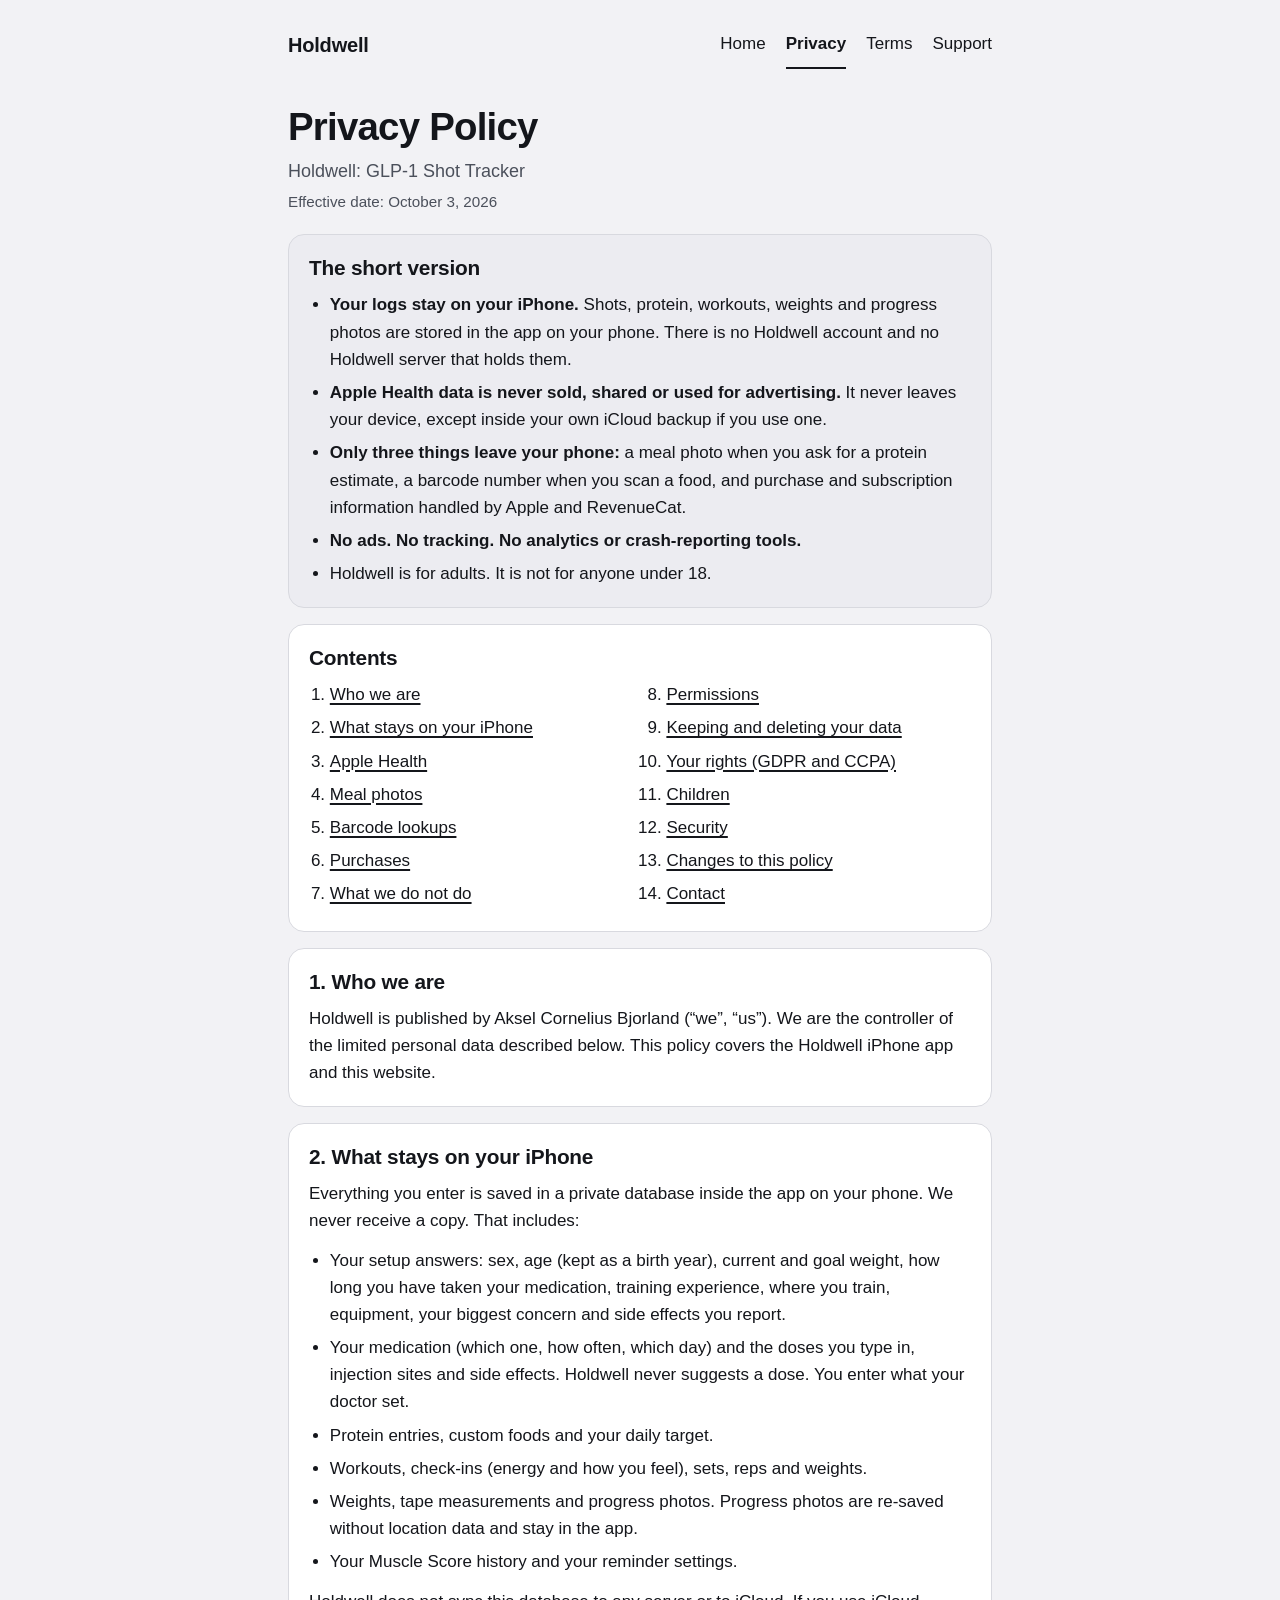
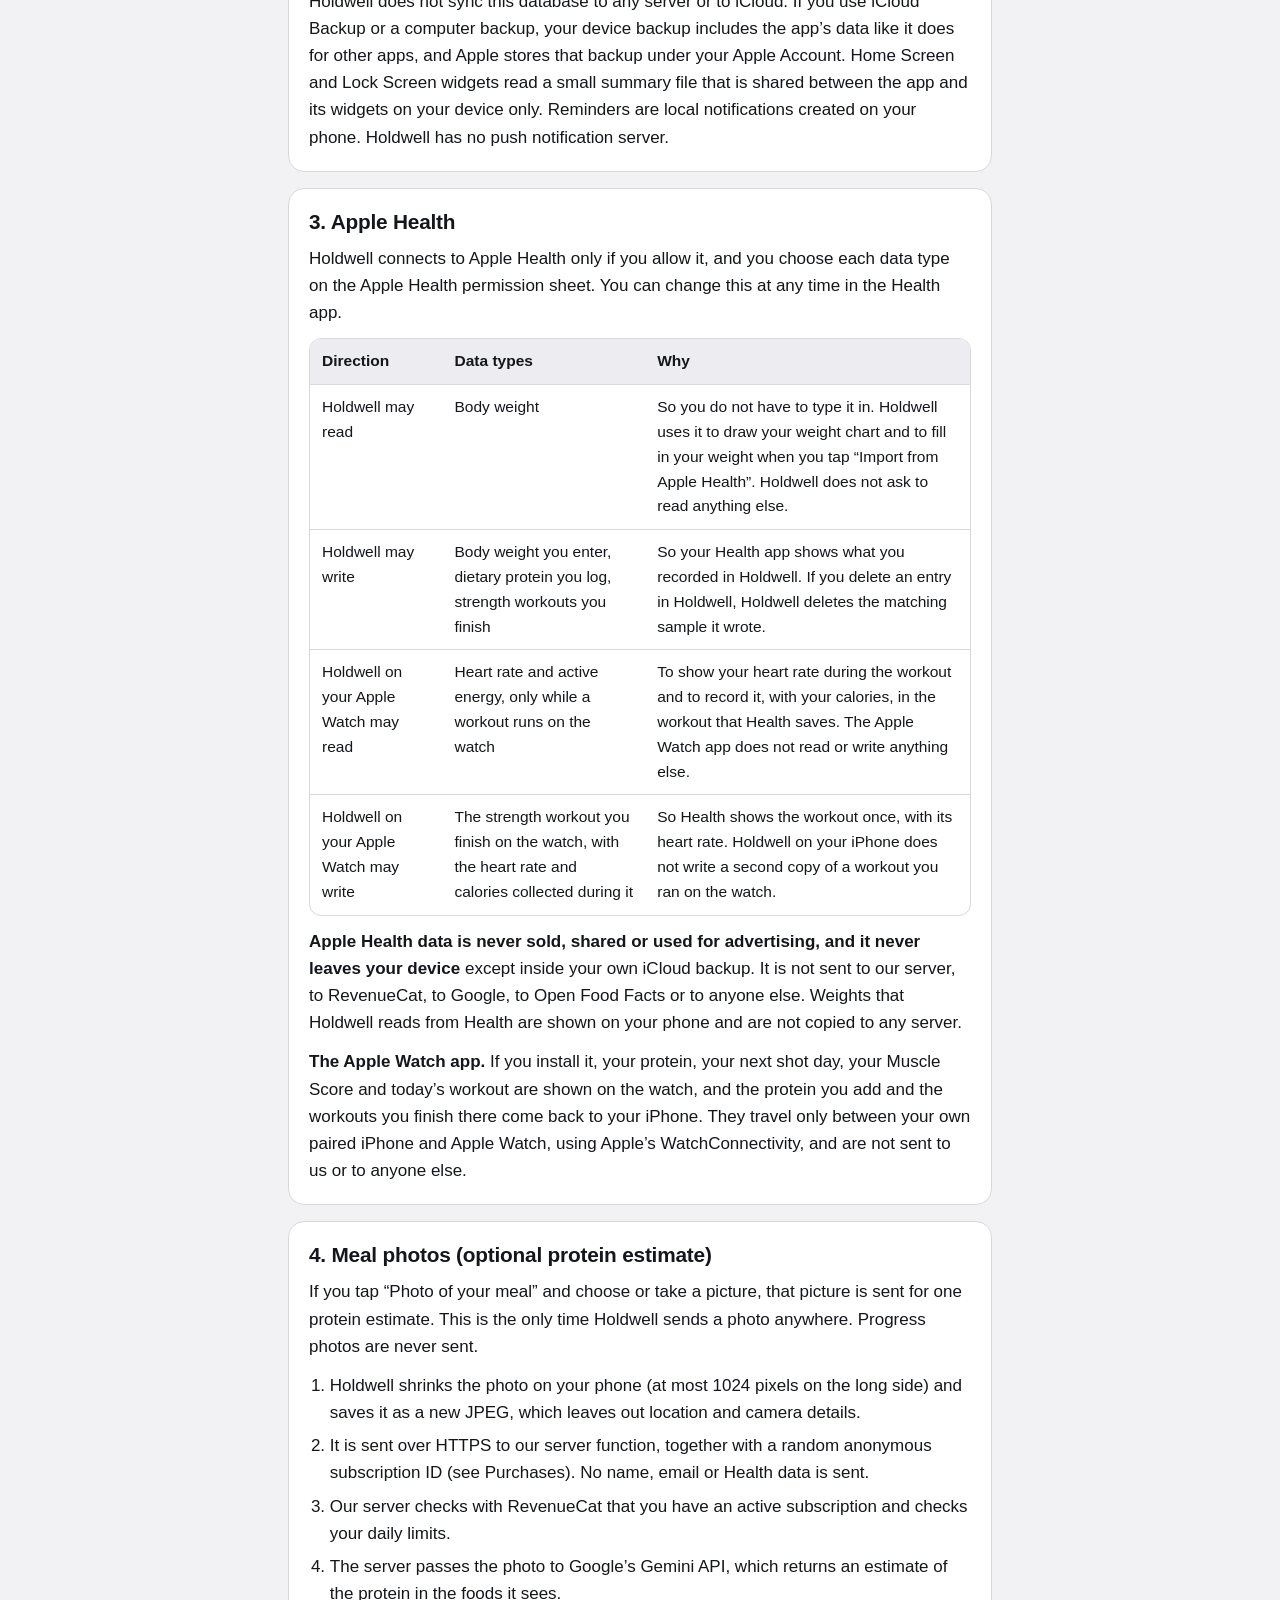
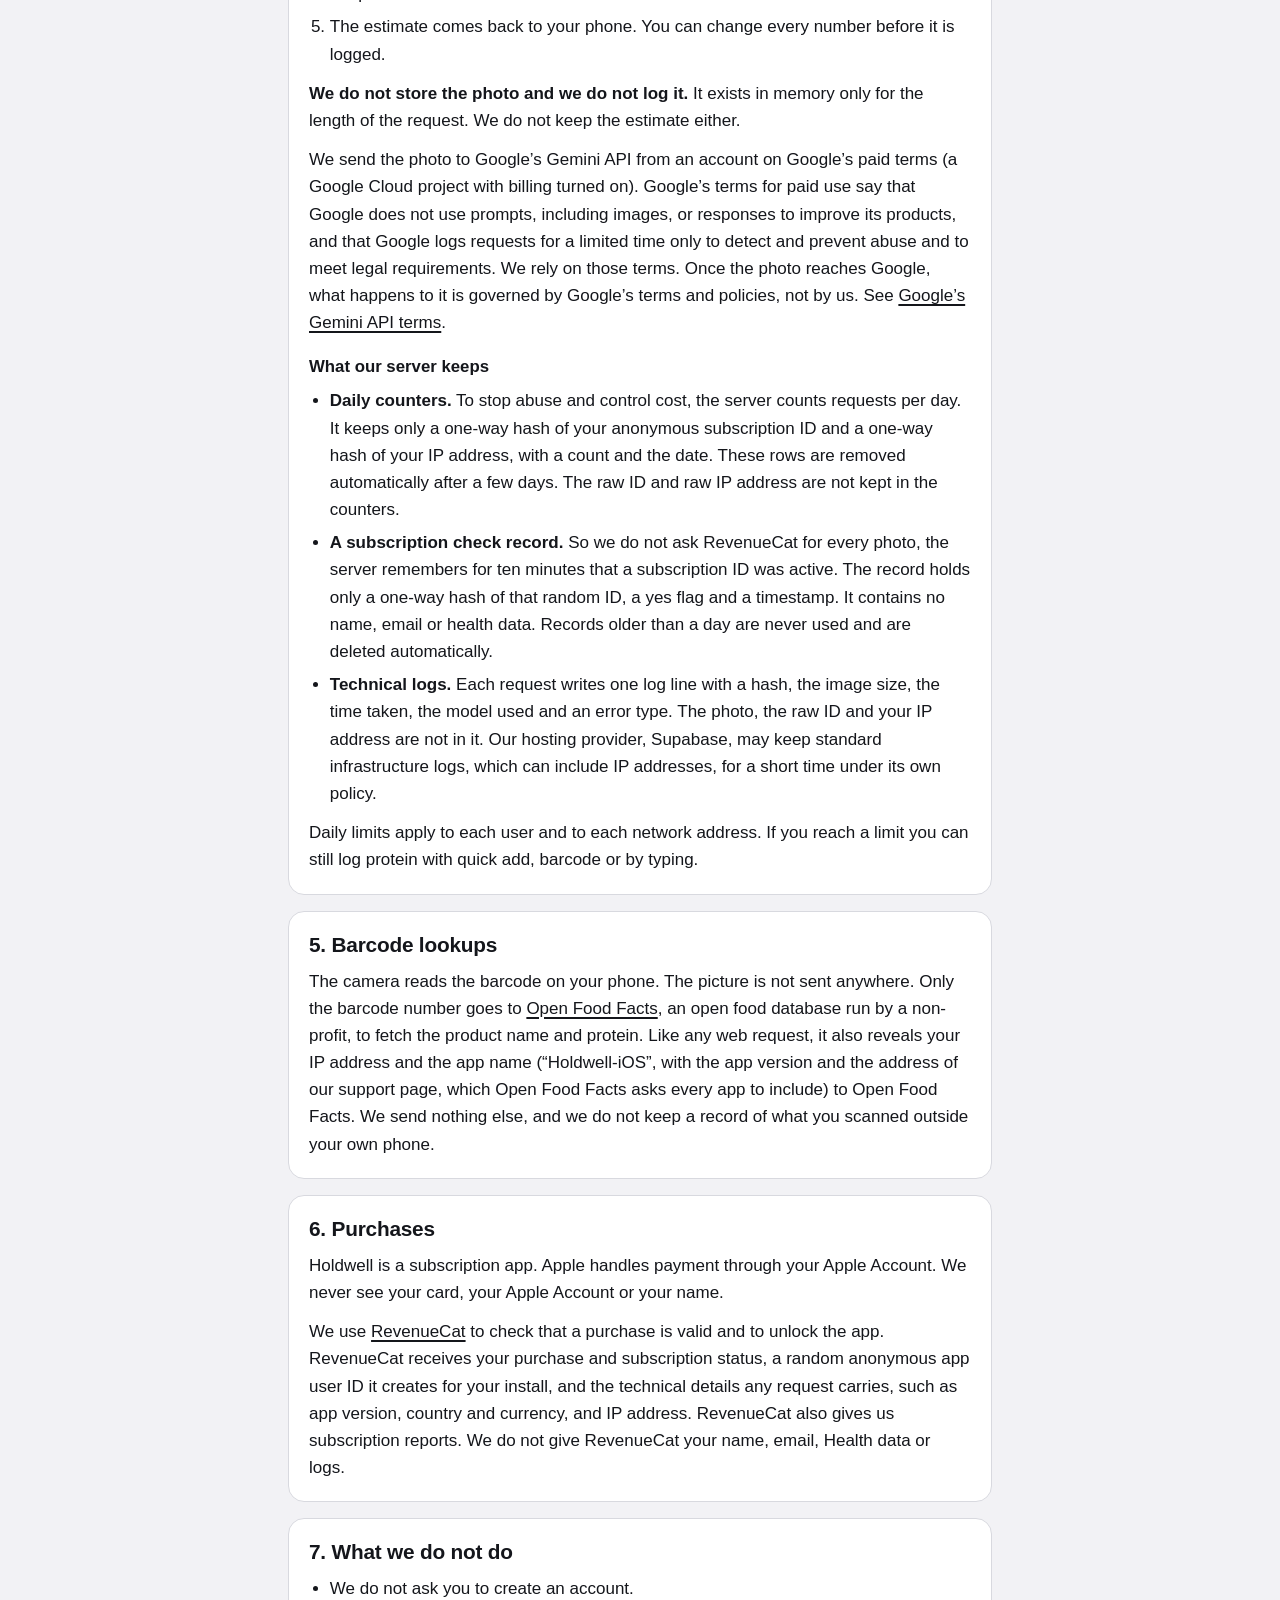
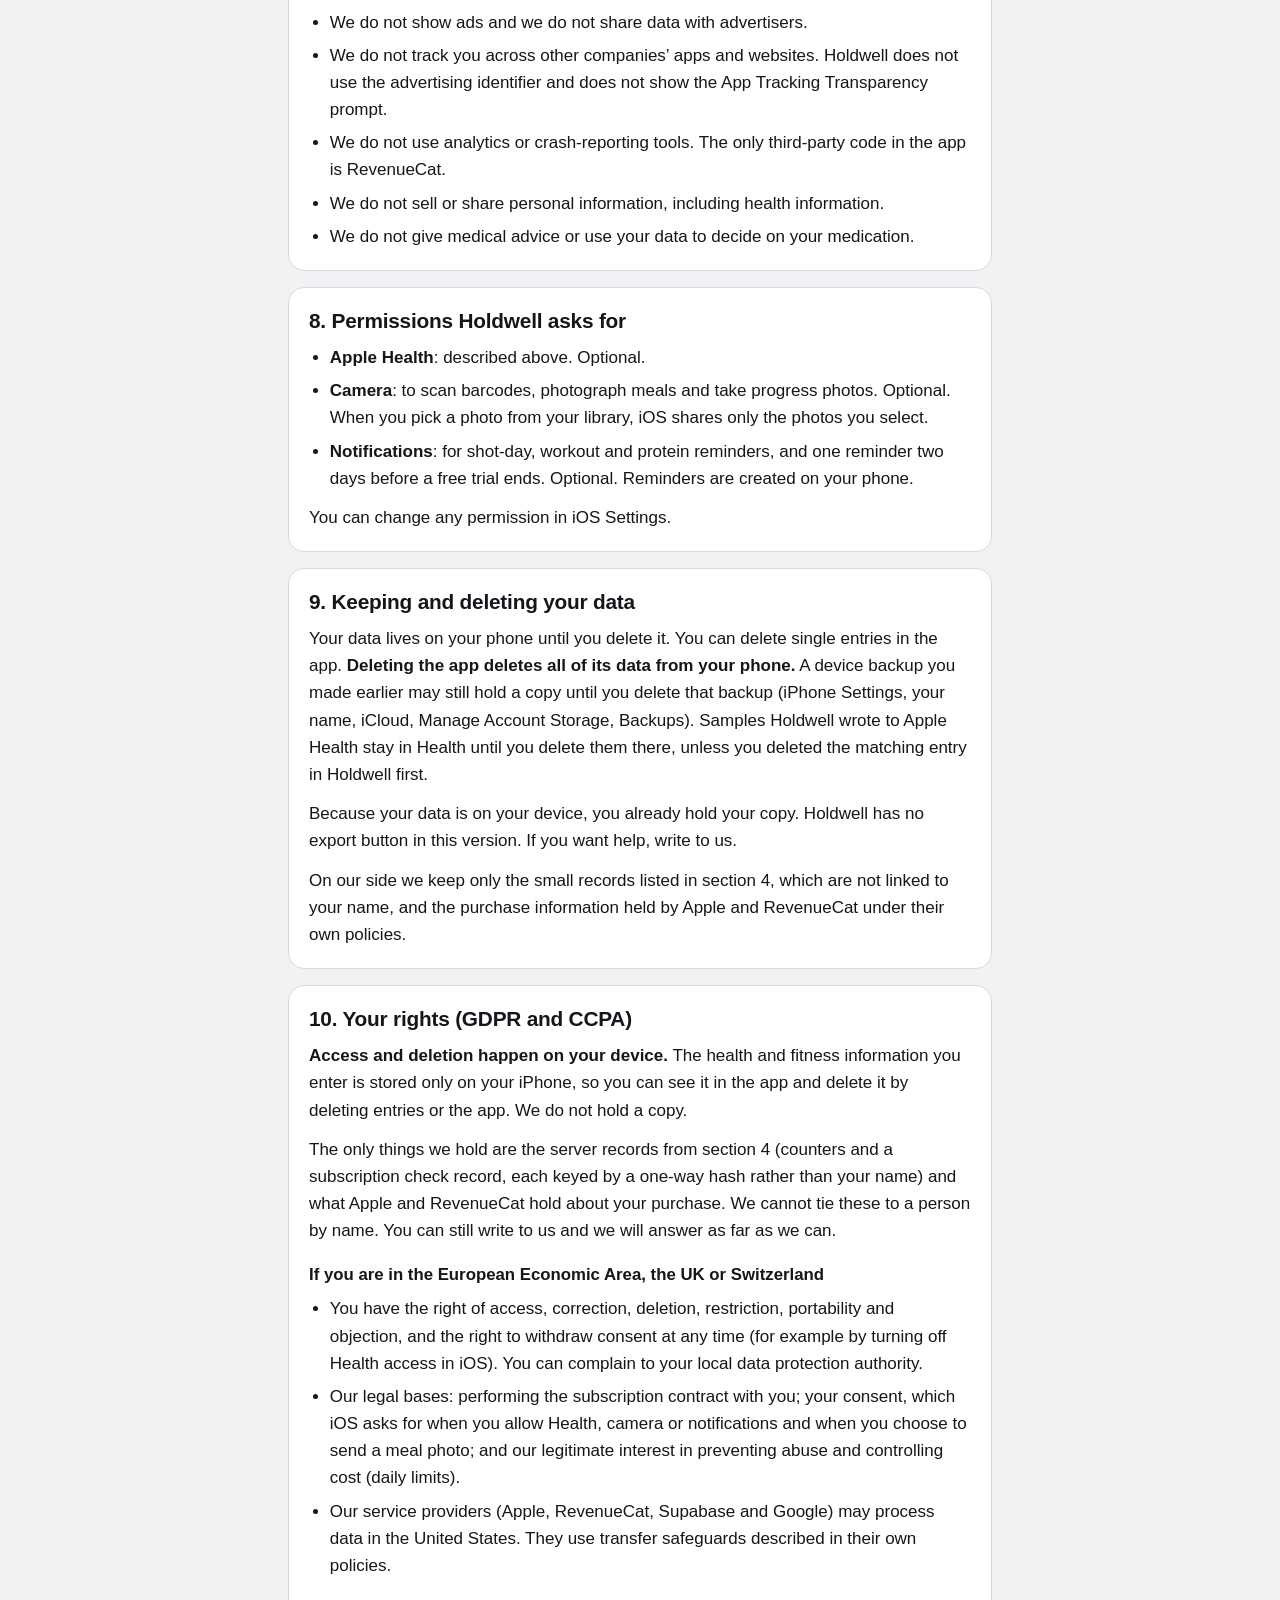
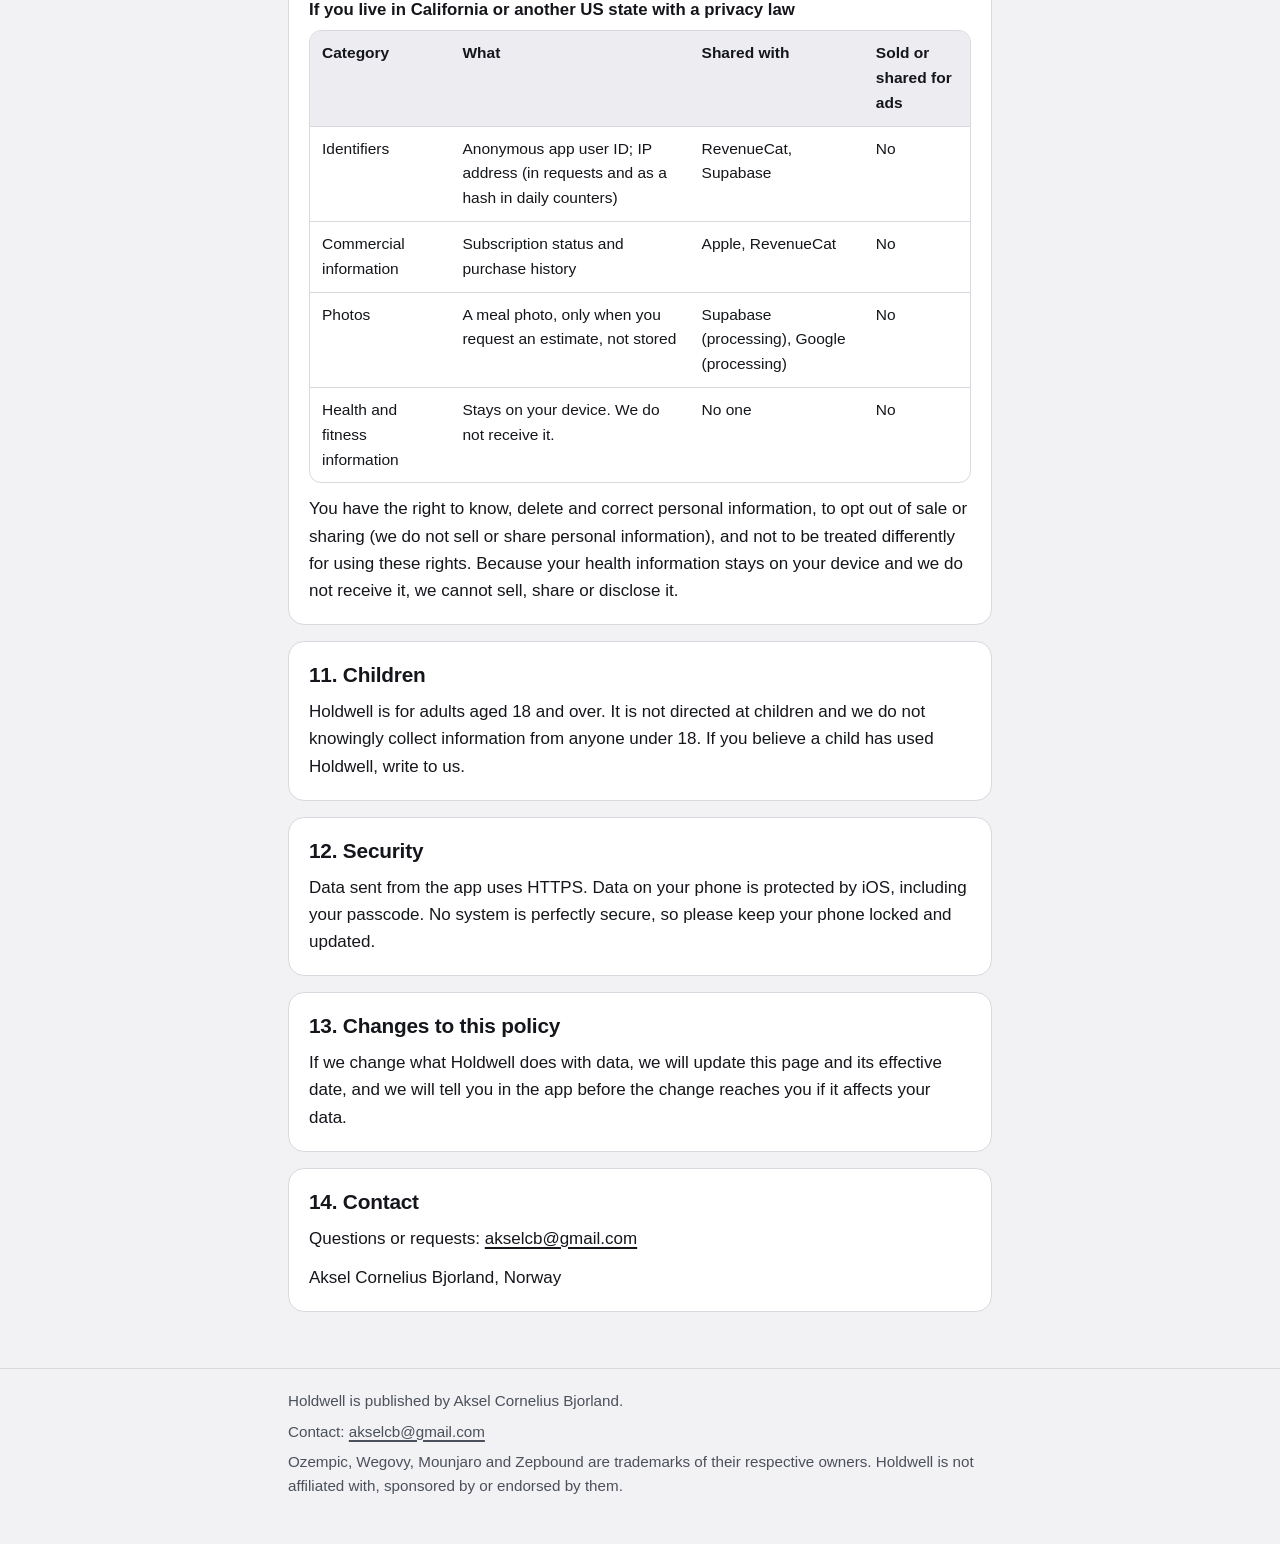
==== privacy.html @ 8de20e05 "Holdwell legal pages: privacy, terms, support" ====
<!doctype html>
<html lang="en">
<head>
<meta charset="utf-8">
<meta name="viewport" content="width=device-width, initial-scale=1">
<title>Privacy Policy | Holdwell</title>
<meta name="description" content="How Holdwell handles your data. Your logs stay on your iPhone. No account, no ads, no tracking. Apple Health data is never sold, shared or used for advertising.">
<meta name="color-scheme" content="light dark">
<meta name="theme-color" content="#F2F2F5" media="(prefers-color-scheme: light)">
<meta name="theme-color" content="#0A0B0E" media="(prefers-color-scheme: dark)">
<link rel="icon" href="data:image/svg+xml,%3Csvg xmlns='http://www.w3.org/2000/svg' viewBox='0 0 64 64'%3E%3Crect width='64' height='64' rx='14' fill='%2316171c'/%3E%3Cpath d='M51.48 34.48A19.5 19.5 0 0 1 44.53 48.54' stroke='%23323640' stroke-width='7.6' stroke-linecap='round' fill='none'/%3E%3Cpath d='M19.47 48.54A19.5 19.5 0 0 1 22.40 16.63' stroke='%23F2A20C' stroke-width='7.6' stroke-linecap='butt' fill='none'/%3E%3Cpath d='M23.30 16.15A19.5 19.5 0 0 1 46.69 20.78' stroke='%23F0505A' stroke-width='7.6' stroke-linecap='butt' fill='none'/%3E%3Cpath d='M47.35 21.57A19.5 19.5 0 0 1 51.50 33.46' stroke='%231FAE9E' stroke-width='7.6' stroke-linecap='butt' fill='none'/%3E%3Ccircle cx='19.47' cy='48.54' r='3.8' fill='%23F2A20C'/%3E%3Ccircle cx='51.50' cy='33.46' r='3.8' fill='%231FAE9E'/%3E%3C/svg%3E">
<link rel="stylesheet" href="site.css">
</head>
<body>
<a class="skip" href="#main">Skip to content</a>

<header class="site">
  <div class="wrap">
    <a class="brand" href="index.html">Holdwell</a>
    <nav class="site" aria-label="Main">
      <ul>
        <li><a href="index.html">Home</a></li>
        <li><a href="privacy.html" aria-current="page">Privacy</a></li>
        <li><a href="terms.html">Terms</a></li>
        <li><a href="support.html">Support</a></li>
      </ul>
    </nav>
  </div>
</header>

<main id="main">
  <div class="wrap">
    <h1>Privacy Policy</h1>
    <p class="lede">Holdwell: GLP-1 Shot Tracker</p>
    <p class="meta">Effective date: <time datetime="2026-10-03">October 3, 2026</time></p>

    <section class="card tint" id="summary" aria-labelledby="h-summary">
      <h2 id="h-summary">The short version</h2>
      <ul>
        <li><strong>Your logs stay on your iPhone.</strong> Shots, protein, workouts, weights and progress photos are stored in the app on your phone. There is no Holdwell account and no Holdwell server that holds them.</li>
        <li><strong>Apple Health data is never sold, shared or used for advertising.</strong> It never leaves your device, except inside your own iCloud backup if you use one.</li>
        <li><strong>Only three things leave your phone:</strong> a meal photo when you ask for a protein estimate, a barcode number when you scan a food, and purchase and subscription information handled by Apple and RevenueCat.</li>
        <li><strong>No ads. No tracking. No analytics or crash-reporting tools.</strong></li>
        <li>Holdwell is for adults. It is not for anyone under 18.</li>
      </ul>
    </section>

    <nav class="card toc" aria-labelledby="h-toc">
      <h2 id="h-toc">Contents</h2>
      <ol>
        <li><a href="#who">Who we are</a></li>
        <li><a href="#device">What stays on your iPhone</a></li>
        <li><a href="#health">Apple Health</a></li>
        <li><a href="#meal">Meal photos</a></li>
        <li><a href="#barcode">Barcode lookups</a></li>
        <li><a href="#purchases">Purchases</a></li>
        <li><a href="#never">What we do not do</a></li>
        <li><a href="#permissions">Permissions</a></li>
        <li><a href="#retention">Keeping and deleting your data</a></li>
        <li><a href="#rights">Your rights (GDPR and CCPA)</a></li>
        <li><a href="#children">Children</a></li>
        <li><a href="#security">Security</a></li>
        <li><a href="#changes">Changes to this policy</a></li>
        <li><a href="#contact">Contact</a></li>
      </ol>
    </nav>

    <section class="card" id="who" aria-labelledby="h-who">
      <h2 id="h-who">1. Who we are</h2>
      <p>Holdwell is published by Aksel Cornelius Bjorland (&ldquo;we&rdquo;, &ldquo;us&rdquo;). We are the controller of the limited personal data described below. This policy covers the Holdwell iPhone app and this website.</p>
    </section>

    <section class="card" id="device" aria-labelledby="h-device">
      <h2 id="h-device">2. What stays on your iPhone</h2>
      <p>Everything you enter is saved in a private database inside the app on your phone. We never receive a copy. That includes:</p>
      <ul>
        <li>Your setup answers: sex, age (kept as a birth year), current and goal weight, how long you have taken your medication, training experience, where you train, equipment, your biggest concern and side effects you report.</li>
        <li>Your medication (which one, how often, which day) and the doses you type in, injection sites and side effects. Holdwell never suggests a dose. You enter what your doctor set.</li>
        <li>Protein entries, custom foods and your daily target.</li>
        <li>Workouts, check-ins (energy and how you feel), sets, reps and weights.</li>
        <li>Weights, tape measurements and progress photos. Progress photos are re-saved without location data and stay in the app.</li>
        <li>Your Muscle Score history and your reminder settings.</li>
      </ul>
      <p>Holdwell does not sync this database to any server or to iCloud. If you use iCloud Backup or a computer backup, your device backup includes the app&rsquo;s data like it does for other apps, and Apple stores that backup under your Apple Account. Home Screen and Lock Screen widgets read a small summary file that is shared between the app and its widgets on your device only. Reminders are local notifications created on your phone. Holdwell has no push notification server.</p>
    </section>

    <section class="card" id="health" aria-labelledby="h-health">
      <h2 id="h-health">3. Apple Health</h2>
      <p>Holdwell connects to Apple Health only if you allow it, and you choose each data type on the Apple Health permission sheet. You can change this at any time in the Health app.</p>
      <div class="table-wrap" role="region" aria-label="Apple Health data types" tabindex="0">
        <table>
          <thead>
            <tr><th scope="col">Direction</th><th scope="col">Data types</th><th scope="col">Why</th></tr>
          </thead>
          <tbody>
            <tr><td>Holdwell may read</td><td>Body weight</td><td>So you do not have to type it in. Holdwell uses it to draw your weight chart and to fill in your weight when you tap &ldquo;Import from Apple Health&rdquo;. Holdwell does not ask to read anything else.</td></tr>
            <tr><td>Holdwell may write</td><td>Body weight you enter, dietary protein you log, strength workouts you finish</td><td>So your Health app shows what you recorded in Holdwell. If you delete an entry in Holdwell, Holdwell deletes the matching sample it wrote.</td></tr>
            <tr><td>Holdwell on your Apple Watch may read</td><td>Heart rate and active energy, only while a workout runs on the watch</td><td>To show your heart rate during the workout and to record it, with your calories, in the workout that Health saves. The Apple Watch app does not read or write anything else.</td></tr>
            <tr><td>Holdwell on your Apple Watch may write</td><td>The strength workout you finish on the watch, with the heart rate and calories collected during it</td><td>So Health shows the workout once, with its heart rate. Holdwell on your iPhone does not write a second copy of a workout you ran on the watch.</td></tr>
          </tbody>
        </table>
      </div>
      <p><strong>Apple Health data is never sold, shared or used for advertising, and it never leaves your device</strong> except inside your own iCloud backup. It is not sent to our server, to RevenueCat, to Google, to Open Food Facts or to anyone else. Weights that Holdwell reads from Health are shown on your phone and are not copied to any server.</p>
      <p><strong>The Apple Watch app.</strong> If you install it, your protein, your next shot day, your Muscle Score and today&rsquo;s workout are shown on the watch, and the protein you add and the workouts you finish there come back to your iPhone. They travel only between your own paired iPhone and Apple Watch, using Apple&rsquo;s WatchConnectivity, and are not sent to us or to anyone else.</p>
    </section>

    <section class="card" id="meal" aria-labelledby="h-meal">
      <h2 id="h-meal">4. Meal photos (optional protein estimate)</h2>
      <p>If you tap &ldquo;Photo of your meal&rdquo; and choose or take a picture, that picture is sent for one protein estimate. This is the only time Holdwell sends a photo anywhere. Progress photos are never sent.</p>
      <ol>
        <li>Holdwell shrinks the photo on your phone (at most 1024 pixels on the long side) and saves it as a new JPEG, which leaves out location and camera details.</li>
        <li>It is sent over HTTPS to our server function, together with a random anonymous subscription ID (see Purchases). No name, email or Health data is sent.</li>
        <li>Our server checks with RevenueCat that you have an active subscription and checks your daily limits.</li>
        <li>The server passes the photo to Google&rsquo;s Gemini API, which returns an estimate of the protein in the foods it sees.</li>
        <li>The estimate comes back to your phone. You can change every number before it is logged.</li>
      </ol>
      <p><strong>We do not store the photo and we do not log it.</strong> It exists in memory only for the length of the request. We do not keep the estimate either.</p>
      <p>We send the photo to Google&rsquo;s Gemini API from an account on Google&rsquo;s paid terms (a Google Cloud project with billing turned on). Google&rsquo;s terms for paid use say that Google does not use prompts, including images, or responses to improve its products, and that Google logs requests for a limited time only to detect and prevent abuse and to meet legal requirements. We rely on those terms. Once the photo reaches Google, what happens to it is governed by Google&rsquo;s terms and policies, not by us. See <a href="https://ai.google.dev/gemini-api/terms" rel="noopener">Google&rsquo;s Gemini API terms</a>.</p>
      <h3>What our server keeps</h3>
      <ul>
        <li><strong>Daily counters.</strong> To stop abuse and control cost, the server counts requests per day. It keeps only a one-way hash of your anonymous subscription ID and a one-way hash of your IP address, with a count and the date. These rows are removed automatically after a few days. The raw ID and raw IP address are not kept in the counters.</li>
        <li><strong>A subscription check record.</strong> So we do not ask RevenueCat for every photo, the server remembers for ten minutes that a subscription ID was active. The record holds only a one-way hash of that random ID, a yes flag and a timestamp. It contains no name, email or health data. Records older than a day are never used and are deleted automatically.</li>
        <li><strong>Technical logs.</strong> Each request writes one log line with a hash, the image size, the time taken, the model used and an error type. The photo, the raw ID and your IP address are not in it. Our hosting provider, Supabase, may keep standard infrastructure logs, which can include IP addresses, for a short time under its own policy.</li>
      </ul>
      <p>Daily limits apply to each user and to each network address. If you reach a limit you can still log protein with quick add, barcode or by typing.</p>
    </section>

    <section class="card" id="barcode" aria-labelledby="h-barcode">
      <h2 id="h-barcode">5. Barcode lookups</h2>
      <p>The camera reads the barcode on your phone. The picture is not sent anywhere. Only the barcode number goes to <a href="https://world.openfoodfacts.org/privacy" rel="noopener">Open Food Facts</a>, an open food database run by a non-profit, to fetch the product name and protein. Like any web request, it also reveals your IP address and the app name (&ldquo;Holdwell-iOS&rdquo;, with the app version and the address of our support page, which Open Food Facts asks every app to include) to Open Food Facts. We send nothing else, and we do not keep a record of what you scanned outside your own phone.</p>
    </section>

    <section class="card" id="purchases" aria-labelledby="h-purchases">
      <h2 id="h-purchases">6. Purchases</h2>
      <p>Holdwell is a subscription app. Apple handles payment through your Apple Account. We never see your card, your Apple Account or your name.</p>
      <p>We use <a href="https://www.revenuecat.com/privacy/" rel="noopener">RevenueCat</a> to check that a purchase is valid and to unlock the app. RevenueCat receives your purchase and subscription status, a random anonymous app user ID it creates for your install, and the technical details any request carries, such as app version, country and currency, and IP address. RevenueCat also gives us subscription reports. We do not give RevenueCat your name, email, Health data or logs.</p>
    </section>

    <section class="card" id="never" aria-labelledby="h-never">
      <h2 id="h-never">7. What we do not do</h2>
      <ul>
        <li>We do not ask you to create an account.</li>
        <li>We do not show ads and we do not share data with advertisers.</li>
        <li>We do not track you across other companies&rsquo; apps and websites. Holdwell does not use the advertising identifier and does not show the App Tracking Transparency prompt.</li>
        <li>We do not use analytics or crash-reporting tools. The only third-party code in the app is RevenueCat.</li>
        <li>We do not sell or share personal information, including health information.</li>
        <li>We do not give medical advice or use your data to decide on your medication.</li>
      </ul>
    </section>

    <section class="card" id="permissions" aria-labelledby="h-permissions">
      <h2 id="h-permissions">8. Permissions Holdwell asks for</h2>
      <ul>
        <li><strong>Apple Health</strong>: described above. Optional.</li>
        <li><strong>Camera</strong>: to scan barcodes, photograph meals and take progress photos. Optional. When you pick a photo from your library, iOS shares only the photos you select.</li>
        <li><strong>Notifications</strong>: for shot-day, workout and protein reminders, and one reminder two days before a free trial ends. Optional. Reminders are created on your phone.</li>
      </ul>
      <p>You can change any permission in iOS Settings.</p>
    </section>

    <section class="card" id="retention" aria-labelledby="h-retention">
      <h2 id="h-retention">9. Keeping and deleting your data</h2>
      <p>Your data lives on your phone until you delete it. You can delete single entries in the app. <strong>Deleting the app deletes all of its data from your phone.</strong> A device backup you made earlier may still hold a copy until you delete that backup (iPhone Settings, your name, iCloud, Manage Account Storage, Backups). Samples Holdwell wrote to Apple Health stay in Health until you delete them there, unless you deleted the matching entry in Holdwell first.</p>
      <p>Because your data is on your device, you already hold your copy. Holdwell has no export button in this version. If you want help, write to us.</p>
      <p>On our side we keep only the small records listed in section 4, which are not linked to your name, and the purchase information held by Apple and RevenueCat under their own policies.</p>
    </section>

    <section class="card" id="rights" aria-labelledby="h-rights">
      <h2 id="h-rights">10. Your rights (GDPR and CCPA)</h2>
      <p><strong>Access and deletion happen on your device.</strong> The health and fitness information you enter is stored only on your iPhone, so you can see it in the app and delete it by deleting entries or the app. We do not hold a copy.</p>
      <p>The only things we hold are the server records from section 4 (counters and a subscription check record, each keyed by a one-way hash rather than your name) and what Apple and RevenueCat hold about your purchase. We cannot tie these to a person by name. You can still write to us and we will answer as far as we can.</p>
      <h3>If you are in the European Economic Area, the UK or Switzerland</h3>
      <ul>
        <li>You have the right of access, correction, deletion, restriction, portability and objection, and the right to withdraw consent at any time (for example by turning off Health access in iOS). You can complain to your local data protection authority.</li>
        <li>Our legal bases: performing the subscription contract with you; your consent, which iOS asks for when you allow Health, camera or notifications and when you choose to send a meal photo; and our legitimate interest in preventing abuse and controlling cost (daily limits).</li>
        <li>Our service providers (Apple, RevenueCat, Supabase and Google) may process data in the United States. They use transfer safeguards described in their own policies.</li>
      </ul>
      <h3>If you live in California or another US state with a privacy law</h3>
      <div class="table-wrap" role="region" aria-label="Categories of personal information" tabindex="0">
        <table>
          <thead>
            <tr><th scope="col">Category</th><th scope="col">What</th><th scope="col">Shared with</th><th scope="col">Sold or shared for ads</th></tr>
          </thead>
          <tbody>
            <tr><td>Identifiers</td><td>Anonymous app user ID; IP address (in requests and as a hash in daily counters)</td><td>RevenueCat, Supabase</td><td>No</td></tr>
            <tr><td>Commercial information</td><td>Subscription status and purchase history</td><td>Apple, RevenueCat</td><td>No</td></tr>
            <tr><td>Photos</td><td>A meal photo, only when you request an estimate, not stored</td><td>Supabase (processing), Google (processing)</td><td>No</td></tr>
            <tr><td>Health and fitness information</td><td>Stays on your device. We do not receive it.</td><td>No one</td><td>No</td></tr>
          </tbody>
        </table>
      </div>
      <p>You have the right to know, delete and correct personal information, to opt out of sale or sharing (we do not sell or share personal information), and not to be treated differently for using these rights. Because your health information stays on your device and we do not receive it, we cannot sell, share or disclose it.</p>
    </section>

    <section class="card" id="children" aria-labelledby="h-children">
      <h2 id="h-children">11. Children</h2>
      <p>Holdwell is for adults aged 18 and over. It is not directed at children and we do not knowingly collect information from anyone under 18. If you believe a child has used Holdwell, write to us.</p>
    </section>

    <section class="card" id="security" aria-labelledby="h-security">
      <h2 id="h-security">12. Security</h2>
      <p>Data sent from the app uses HTTPS. Data on your phone is protected by iOS, including your passcode. No system is perfectly secure, so please keep your phone locked and updated.</p>
    </section>

    <section class="card" id="changes" aria-labelledby="h-changes">
      <h2 id="h-changes">13. Changes to this policy</h2>
      <p>If we change what Holdwell does with data, we will update this page and its effective date, and we will tell you in the app before the change reaches you if it affects your data.</p>
    </section>

    <section class="card" id="contact" aria-labelledby="h-contact">
      <h2 id="h-contact">14. Contact</h2>
      <p>Questions or requests: <a href="mailto:akselcb@gmail.com">akselcb@gmail.com</a></p>
      <p>Aksel Cornelius Bjorland, Norway</p>
    </section>
  </div>
</main>

<footer class="site">
  <div class="wrap">
    <p>Holdwell is published by Aksel Cornelius Bjorland.</p>
    <p>Contact: <a href="mailto:akselcb@gmail.com">akselcb@gmail.com</a></p>
    <p>Ozempic, Wegovy, Mounjaro and Zepbound are trademarks of their respective owners. Holdwell is not affiliated with, sponsored by or endorsed by them.</p>
  </div>
</footer>

<!--
SOURCES FOR EVERY FACTUAL CLAIM ON THIS PAGE (checked against the code on 2026-10-03, branch main at 51e9424).

Apple Health (section 3)
- Services/HealthAccess.swift (the one list; Tests/HealthAccessTests.swift pins it): share = bodyMass, dietaryProtein, workoutType; read = bodyMass
  only. bodyMass is read by latestWeightKg and bodyMassSamples (Features/Progress/WeightHistory.swift, the onboarding import).
  Deleting an entry deletes the matching sample (deleteWeight, deleteProtein, deleteWorkout, via sync identifiers).
- Resources/Info.plist and project.yml: NSHealthShareUsageDescription says the data stays on the iPhone.
- Watch/Services/WatchHealthAccess.swift (the watch's list; Tests/HealthAccessTests.swift pins it and scans Watch/): share = workoutType; read = heartRate,
  activeEnergyBurned, used by Watch/Services/WatchWorkoutRecorder.swift (HKWorkoutSession + HKLiveWorkoutBuilder). The iPhone does not write a workout for a
  session the watch ran (App/AppEnvironment+Watch.swift). WatchShared/LiveWatchSyncService.swift is the only transport (WatchConnectivity, device to device).
- PLAN.md section 13: Health samples are read-only in Holdwell and are not copied into the store.
- Nothing in App/, Features/, Services/ sends Health data to a network call. The only network code is Services/MealAnalysisService.swift
  (image and app_user_id) and Services/FoodLookupService.swift (barcode).

Meal photos (section 4)
- Services/MealAnalysisService.swift (LiveMealAnalysisService.post), Packages/KeepCore/Sources/KeepCore/MealAnalysis.swift
  (MealAnalysisContract.requestBody: image_base64 and app_user_id only), Services/ImageDownscaler.swift (1024 px, JPEG re-encode drops metadata;
  768 px on retry), Features/Protein/PhotoFlowView.swift (footer copy: used for that one estimate, not stored).
- backend/README.md and backend/supabase/functions/analyze-meal/handler.ts, rateLimit.ts, entitlement.ts, store.ts, deps.ts, meal.ts:
  image only in memory, one JSON log line per request (hash, sizes, latency, model, error class), keyed HMAC hashes for ai_usage keys
  (u:, ip:, rcl:, ent:), entitlement checked through RevenueCat, positive result trusted for 10 minutes.
- backend/supabase/migrations/20261002181928_ai_usage.sql: ai_usage purge of rows older than 3 days. 20261004120000_entitlement_cache_keyed_hash.sql:
  entitlement_cache is keyed by "ent:" + a keyed HMAC hash of the app user id (a check constraint refuses anything else), rows older than 1 day are
  ignored by analyze-meal/entitlement.ts and deleted by purge_entitlement_cache(), which set_entitlement_cache() calls on every write.
- backend/supabase/functions/_shared/llm.ts: Gemini is the provider when GEMINI_API_KEY is set (default gemini-2.5-flash, fallback gemini-2.0-flash).
  Anthropic is only used when LLM_PROVIDER is anthropic or no Gemini key exists. If you ever enable Anthropic, update this page.

DISCREPANCIES AND OWNER FOLLOW-UPS (see docs/submission/OWNER_CHECKLIST.md)
1. (Fixed 2026-10-04.) entitlement_cache used to store the raw RevenueCat id with no purge. It now holds only keyed hashes and expires; the
   "subscription check record" bullet above says so.
2. Sections 4 and 6 describe the shipped state, where the app user id is RevenueCat's anonymous app user id (RevenueCatAppUserIDProvider, PLAN.md
   section 14). A StoreKit-only development build, with no REVENUECAT_API_KEY, sends a random UUID and the photo estimate answers 402.
3. Gemini must run on a billing-enabled (paid) key; this is a hard requirement in backend/README.md and OWNER_CHECKLIST.md step 10. Google's terms say
   that only access through a Cloud project with an active billing account is a Paid Service; on unpaid quota Google may use prompts to improve its
   products and humans may read them, which would make section 4 wrong. The page therefore attributes the promise to Google's terms and does not
   promise anything about Google's systems. Re-read https://ai.google.dev/gemini-api/terms before launch.
4. (Fixed 2026-10-04.) HealthKit used to ask to read body fat, lean body mass and height without using them. It now reads body weight only.

Barcodes (section 5)
- Services/FoodLookupService.swift and Packages/KeepCore/Sources/KeepCore/FoodProduct.swift (OpenFoodFacts.url: world.openfoodfacts.org/api/v2/product/barcode with a
  fields list; User-Agent Holdwell-iOS/version (bundle id; support page URL)). The barcode result screen credits "Product data from Open Food Facts"
  with a link to the product's page (ODbL). Features/Protein/BarcodeScannerView.swift uses VisionKit DataScanner on device.

Purchases (section 6)
- project.yml: RevenueCat purchases-ios is the only package dependency. Packages/KeepCore/Sources/KeepCore/Constants.swift: product ids and entitlement pro.
- RevenueCat data per its Apple privacy label guidance: purchase history, locale and currency, app user id.

On-device storage (section 2, 9)
- Packages/KeepData/Sources/KeepData/KeepStore.swift: SwiftData in the App Group container, cloudKitDatabase none. Models/*.swift for the fields.
- Setup answers (section 2 first bullet): Packages/KeepCore/Sources/KeepCore/Paywall/OnboardingAnswers.swift and Packages/KeepData/Sources/KeepData/Models/UserProfile.swift
  as on main at 2dc522d (medication and how long taken, current and goal weight, sex, age saved as birth year, experience, location, equipment, concern, side effects).
  Height is a profile field that no screen fills in, so it is not listed.
- App/AppEnvironment+Progress.swift: progress photos are re-encoded through ImageDownscaler (max 2048 px JPEG, metadata dropped) before they are stored.
- No NSFileProtection or isExcludedFromBackup override anywhere, so the store is part of device backups.
- Services/NotificationService.swift: local notifications only. No registerForRemoteNotifications anywhere. The trial-end reminder (KeepCore TrialReminder,
  App/AppEnvironment+Trial.swift) is a local notification dated from the store's expiration date; nothing about it leaves the phone.
- Packages/KeepCore/Sources/KeepCore/SnapshotFileStore.swift and Widgets/ProteinWidget.swift: widget snapshot file in the App Group container.
- No export feature exists (no ShareLink, fileExporter or UIActivityViewController in App/ or Features/).

No analytics, ads, tracking (section 7)
- grep for firebase, sentry, analytics, amplitude, mixpanel, AdSupport, ASIdentifierManager, AppTrackingTransparency, crashlytics, posthog, IDFA in
  *.swift, *.yml, *.plist found nothing. Dependencies in project.yml: KeepCore, KeepData, RevenueCat.
-->
</body>
</html>
---- site.css ----
/* Holdwell legal pages. System fonts only, no external requests, light and dark. */
:root {
  color-scheme: light dark;
  --bg: #F2F2F5;
  --card: #FFFFFF;
  --ink: #14161B;
  --ink-2: #4B505B;
  --line: #D8D9DF;
  --tint: #ECECF1;
  --focus: #14161B;
  --radius: 16px;
  --font: -apple-system, BlinkMacSystemFont, "SF Pro Text", "Segoe UI", Roboto, "Helvetica Neue", Arial, sans-serif;
  --mono: ui-monospace, SFMono-Regular, Menlo, Consolas, monospace;
}

@media (prefers-color-scheme: dark) {
  :root {
    --bg: #0A0B0E;
    --card: #17181D;
    --ink: #F2F3F5;
    --ink-2: #A9AEB9;
    --line: #2B2D35;
    --tint: #1F2127;
    --focus: #F2F3F5;
  }
}

*, *::before, *::after { box-sizing: border-box; }

html { -webkit-text-size-adjust: 100%; text-size-adjust: 100%; }

body {
  margin: 0;
  background: var(--bg);
  color: var(--ink);
  font-family: var(--font);
  font-size: 1.0625rem;
  line-height: 1.6;
}

.wrap {
  width: 100%;
  max-width: 46rem;
  margin: 0 auto;
  padding: 0 16px;
}

.skip {
  position: absolute;
  left: 16px;
  top: -4rem;
  background: var(--ink);
  color: var(--bg);
  padding: 0.6rem 1rem;
  border-radius: 10px;
  z-index: 10;
}
.skip:focus { top: 12px; }

header.site { padding: 20px 0 8px; }
header.site .wrap {
  display: flex;
  flex-wrap: wrap;
  align-items: center;
  justify-content: space-between;
  gap: 8px 24px;
}
.brand {
  font-weight: 700;
  font-size: 1.25rem;
  letter-spacing: -0.01em;
  color: var(--ink);
  text-decoration: none;
}
nav.site ul {
  display: flex;
  flex-wrap: wrap;
  gap: 4px 20px;
  list-style: none;
  margin: 0;
  padding: 0;
}
nav.site li { margin: 0; }
nav.site a {
  display: inline-block;
  padding: 10px 0;
  color: var(--ink);
  text-decoration: none;
  border-bottom: 2px solid transparent;
}
nav.site a:hover { border-bottom-color: var(--line); }
nav.site a[aria-current="page"] { border-bottom-color: var(--ink); font-weight: 600; }

main { padding: 16px 0 40px; }

h1 {
  font-size: clamp(1.75rem, 5.5vw, 2.4rem);
  line-height: 1.15;
  letter-spacing: -0.02em;
  margin: 12px 0 8px;
}
h2 {
  font-size: 1.3rem;
  line-height: 1.25;
  letter-spacing: -0.01em;
  margin: 0 0 10px;
  scroll-margin-top: 16px;
}
h3 { font-size: 1.05rem; margin: 18px 0 6px; }
p { margin: 0 0 12px; }
ul, ol { margin: 0 0 12px; padding-left: 1.3rem; }
li { margin: 0 0 6px; }
li:last-child { margin-bottom: 0; }

a { color: var(--ink); text-decoration: underline; text-underline-offset: 3px; text-decoration-thickness: 1.5px; }
a:hover { text-decoration-thickness: 2.5px; }
:focus-visible { outline: 3px solid var(--focus); outline-offset: 3px; border-radius: 4px; }

.lede { color: var(--ink-2); font-size: 1.125rem; margin-bottom: 4px; }
.meta { color: var(--ink-2); font-size: 0.95rem; margin-bottom: 20px; }

.card {
  background: var(--card);
  border: 1px solid var(--line);
  border-radius: var(--radius);
  padding: 20px;
  margin: 0 0 16px;
}
.card > :last-child { margin-bottom: 0; }
.card.tint { background: var(--tint); }

.callout {
  border-left: 4px solid var(--ink);
  padding-left: 14px;
  margin: 0 0 12px;
}

.toc ol { columns: 1; margin: 0; }
@media (min-width: 40rem) { .toc ol { columns: 2; column-gap: 32px; } }

.table-wrap {
  overflow-x: auto;
  margin: 0 0 12px;
  border: 1px solid var(--line);
  border-radius: 12px;
}
table { border-collapse: collapse; width: 100%; min-width: 34rem; font-size: 0.97rem; }
th, td { text-align: left; vertical-align: top; padding: 10px 12px; border-bottom: 1px solid var(--line); }
tr:last-child td { border-bottom: 0; }
th { background: var(--tint); font-weight: 600; }

details { border-bottom: 1px solid var(--line); padding: 4px 0; }
details:last-of-type { border-bottom: 0; }
summary { cursor: pointer; font-weight: 600; padding: 10px 0; min-height: 44px; }
details[open] summary { margin-bottom: 2px; }

code, .mono { font-family: var(--mono); font-size: 0.92em; }

.button {
  display: inline-block;
  background: var(--ink);
  color: var(--bg);
  text-decoration: none;
  padding: 12px 20px;
  border-radius: 12px;
  font-weight: 600;
  min-height: 44px;
}
.button:hover { text-decoration: underline; }

footer.site {
  border-top: 1px solid var(--line);
  padding: 20px 0 40px;
  color: var(--ink-2);
  font-size: 0.95rem;
}
footer.site p { margin-bottom: 6px; }
footer.site a { color: var(--ink-2); }

.todo {
  background: var(--tint);
  border: 1px dashed var(--ink-2);
  border-radius: 6px;
  padding: 0 6px;
  font-family: var(--mono);
  font-size: 0.88em;
}

@media (prefers-reduced-motion: no-preference) {
  html { scroll-behavior: smooth; }
}

@media print {
  body { background: #fff; color: #000; }
  .skip, nav.site { display: none; }
  .card { border-color: #999; break-inside: avoid; }
}
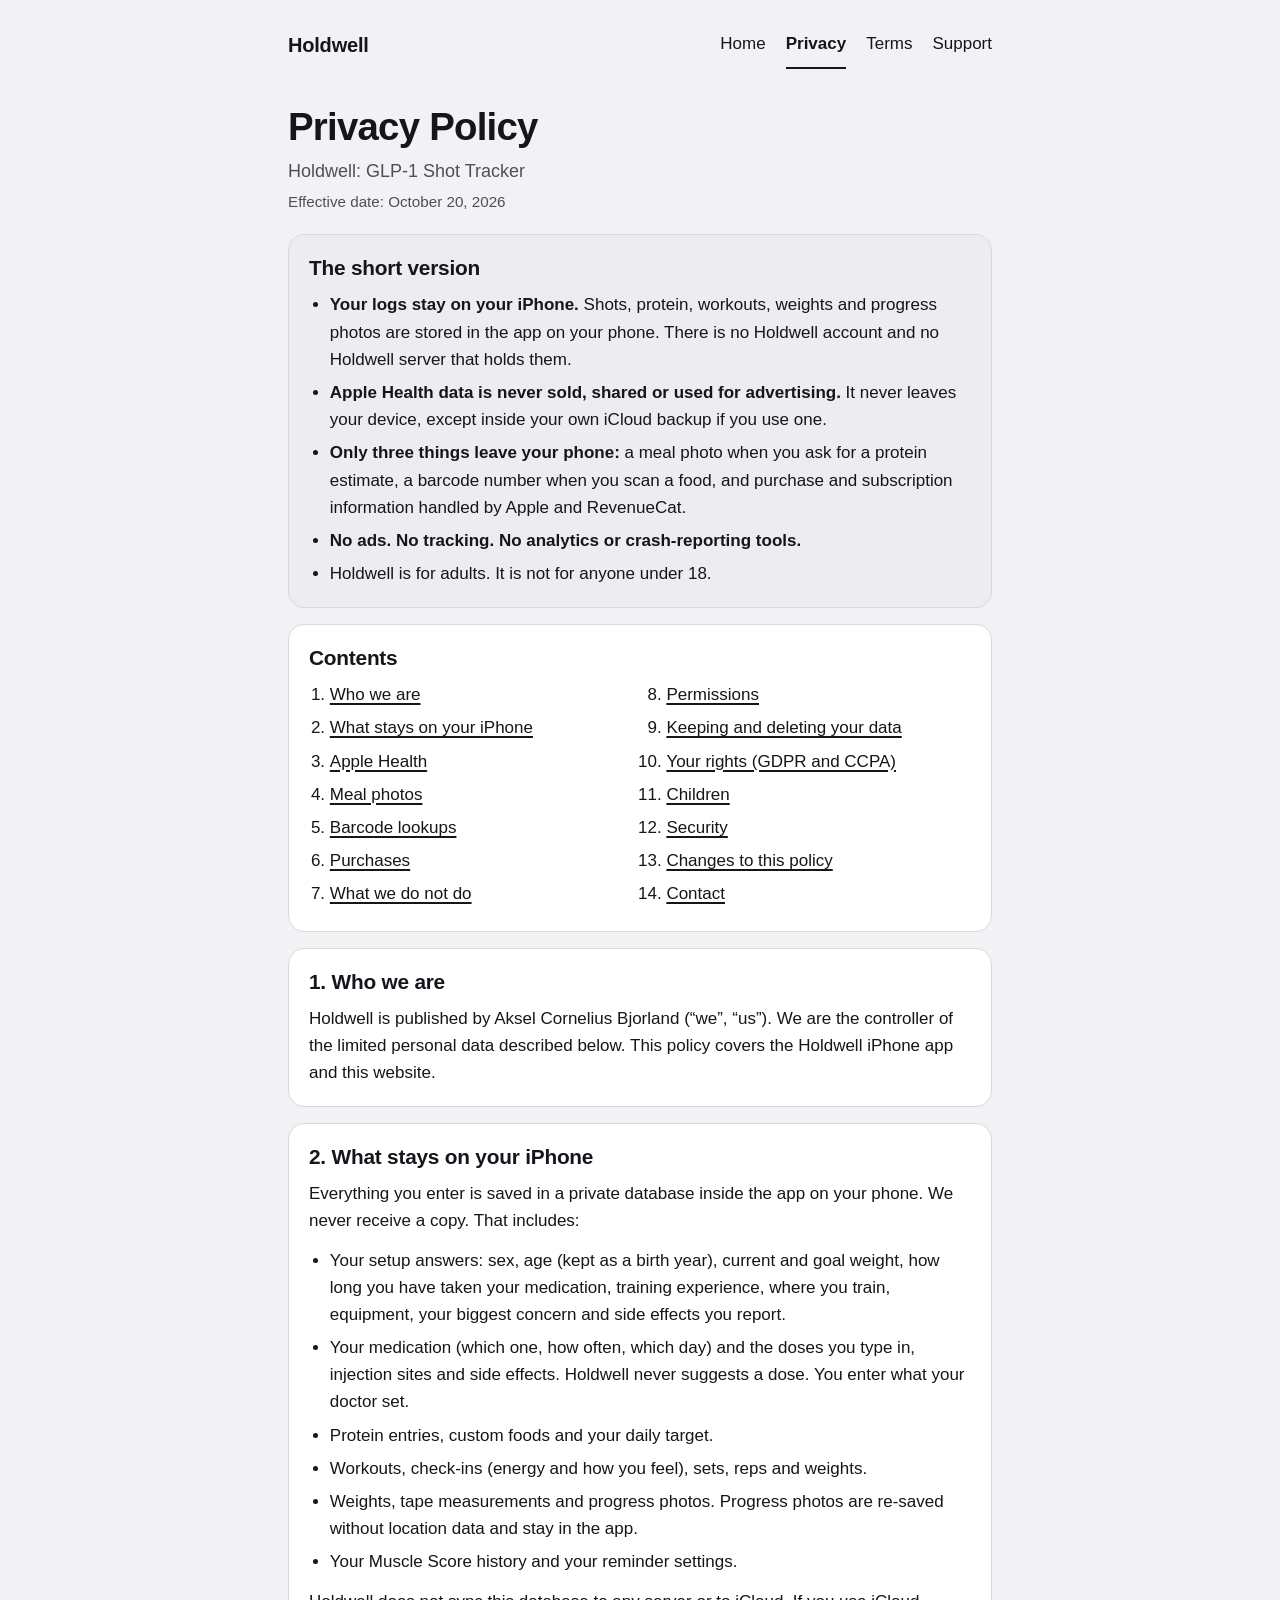
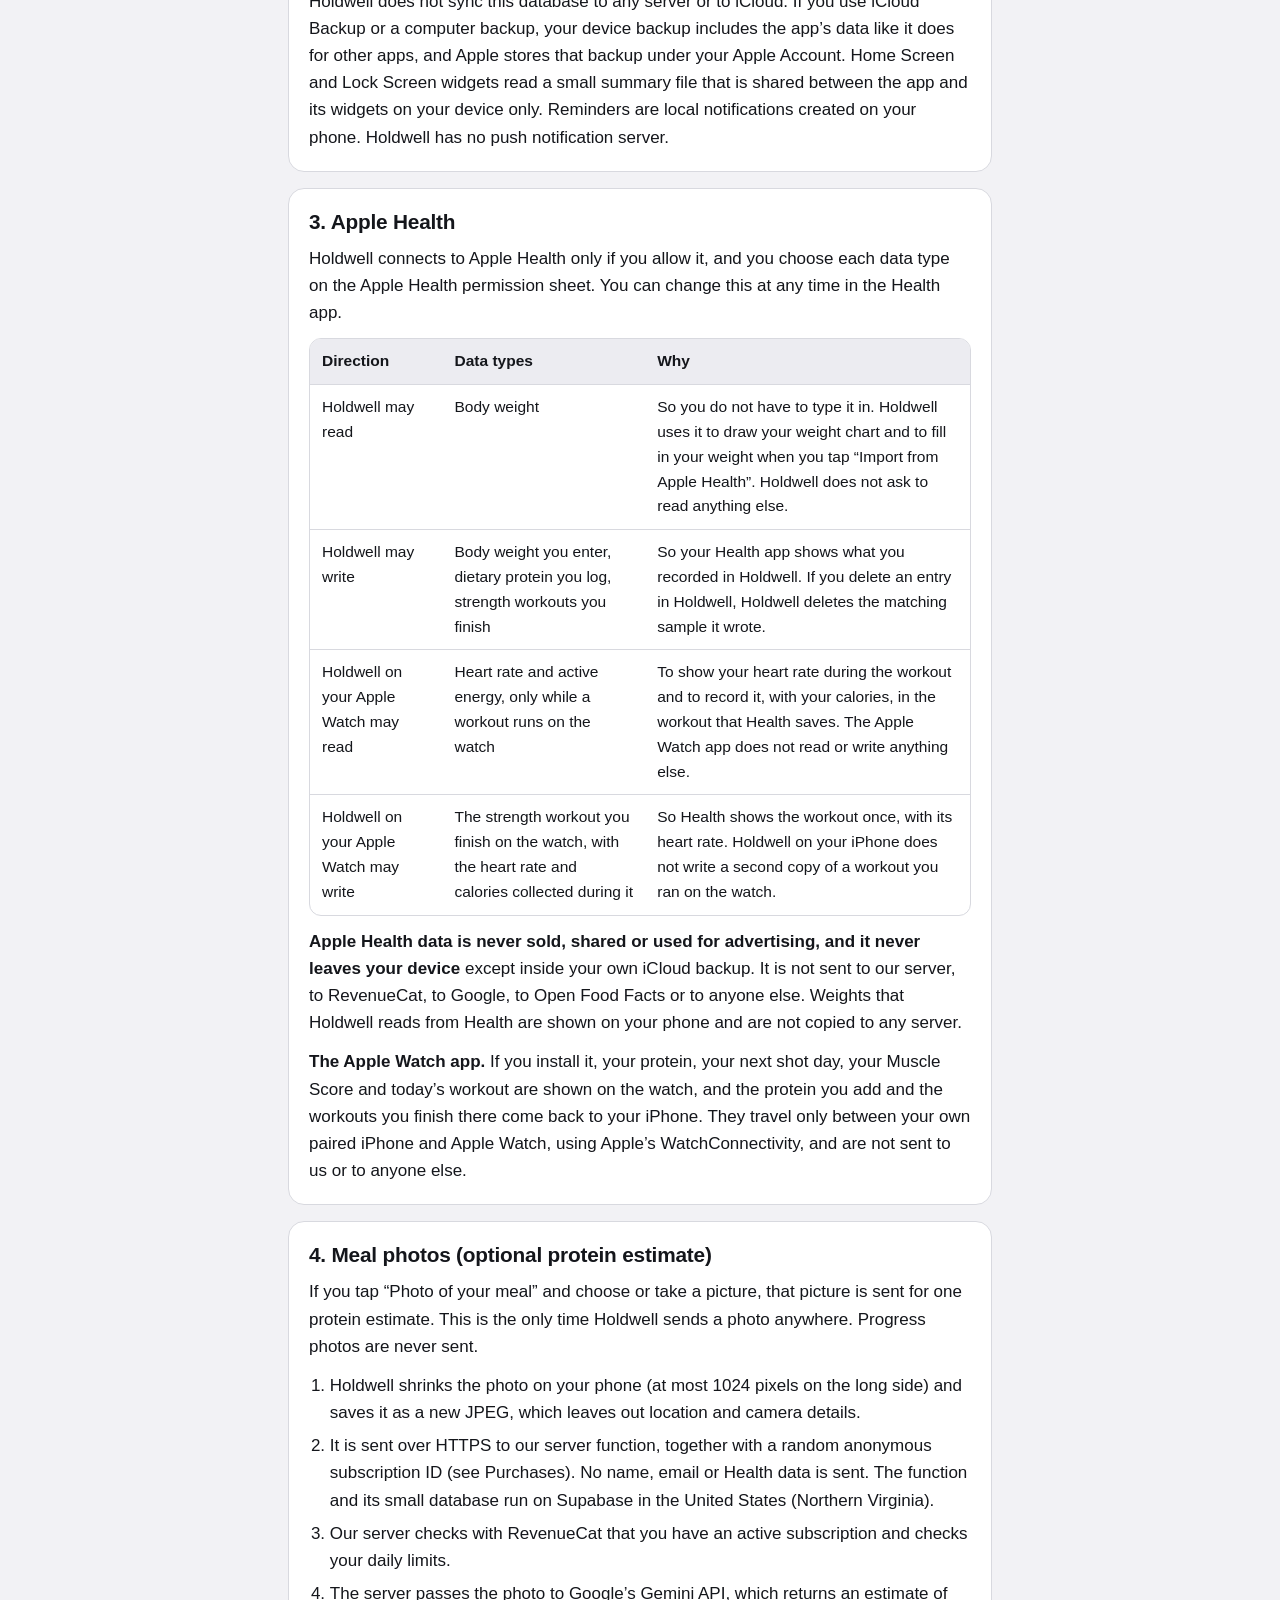
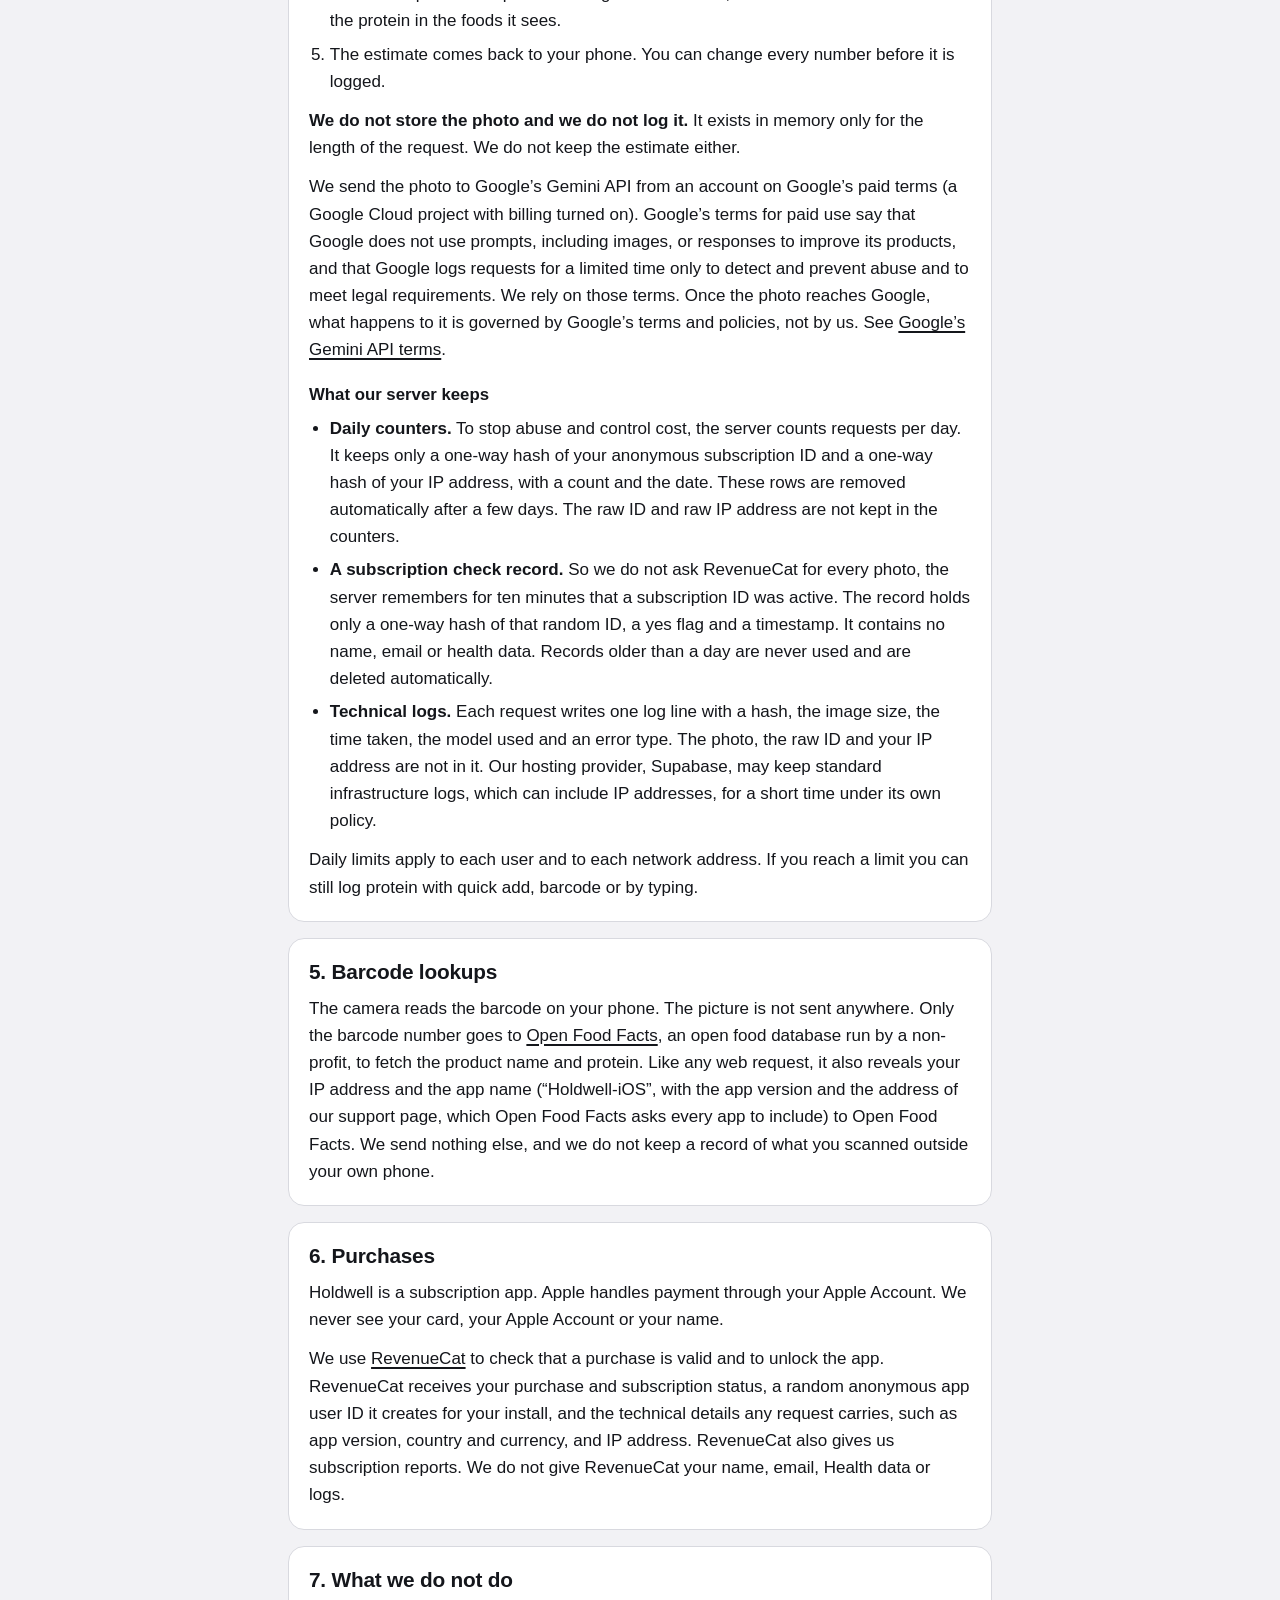
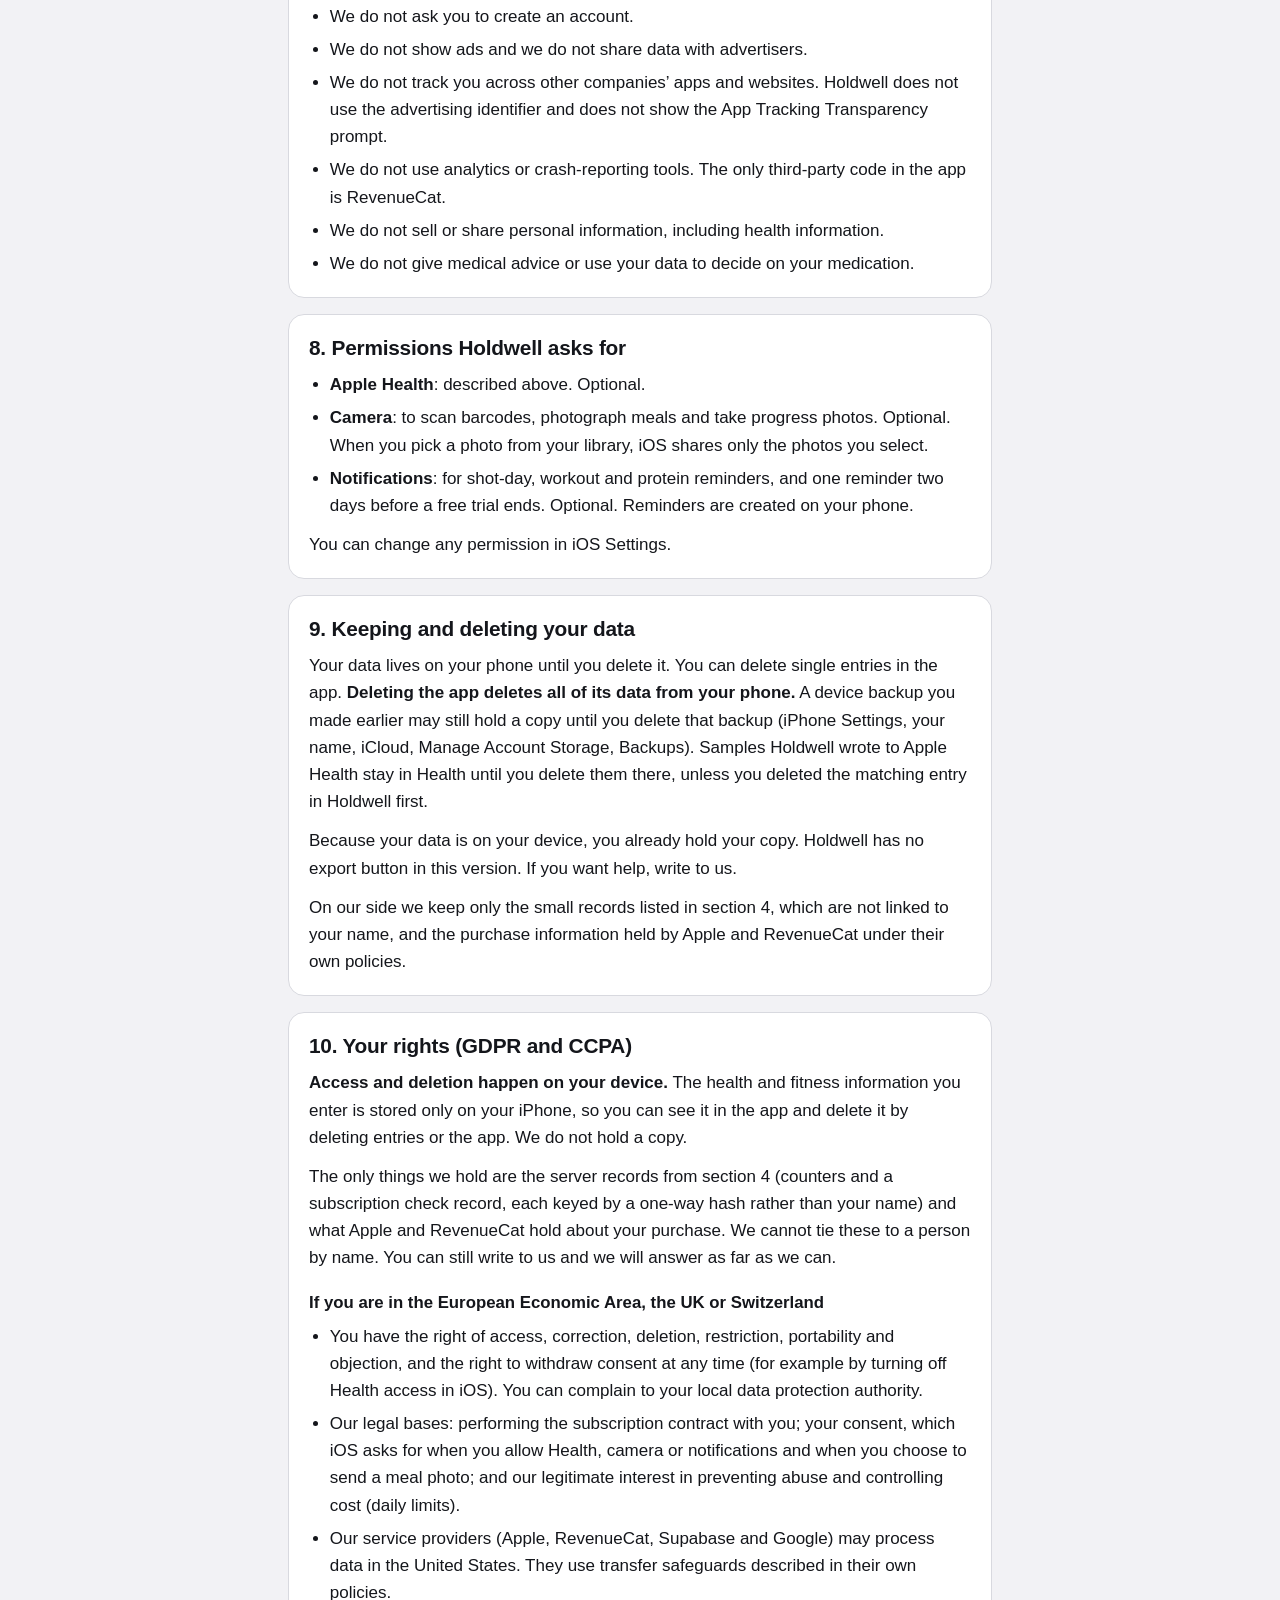
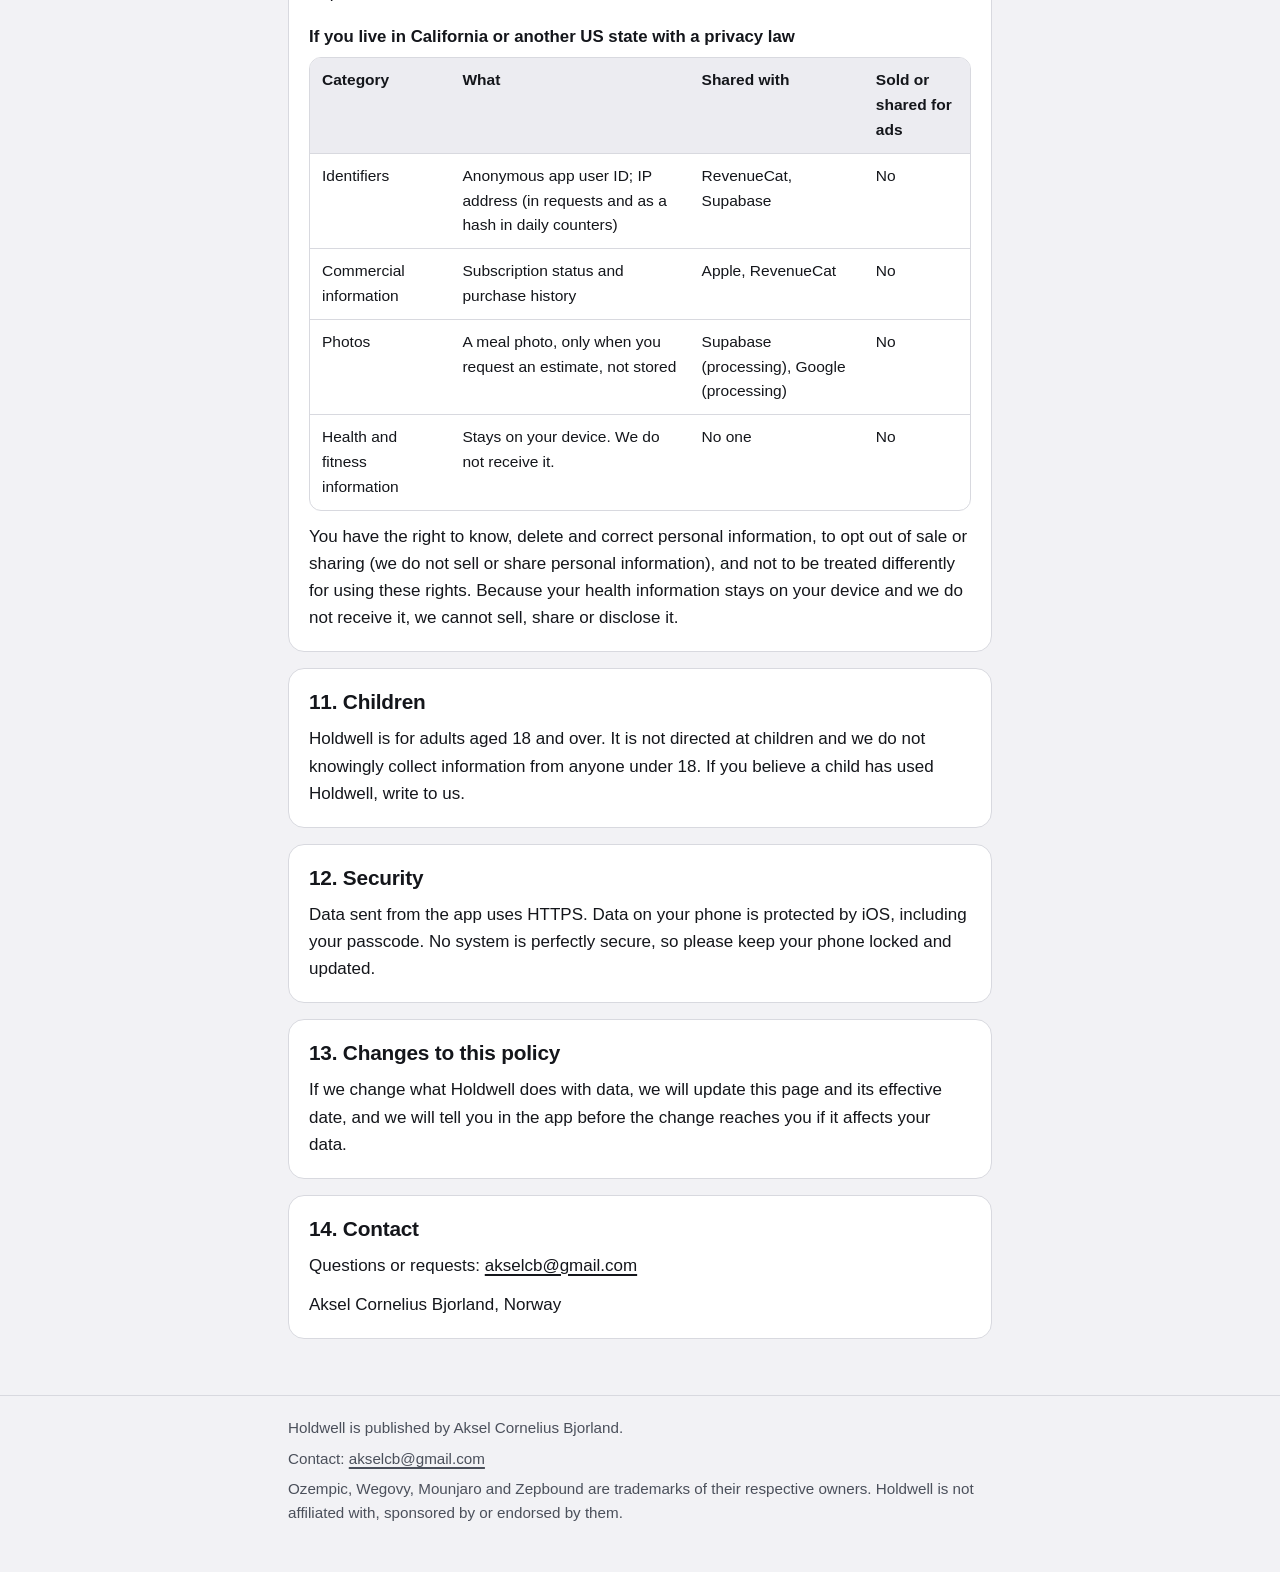
==== commit 72f606d0: "Privacy: the meal-photo function and its database run on Supabase in the United States (Northern Vir" ====
--- a/privacy.html
+++ b/privacy.html
@@ -32,7 +32,7 @@
   <div class="wrap">
     <h1>Privacy Policy</h1>
     <p class="lede">Holdwell: GLP-1 Shot Tracker</p>
-    <p class="meta">Effective date: <time datetime="2026-10-03">October 3, 2026</time></p>
+    <p class="meta">Effective date: <time datetime="2026-10-20">October 20, 2026</time></p>
 
     <section class="card tint" id="summary" aria-labelledby="h-summary">
       <h2 id="h-summary">The short version</h2>
@@ -109,7 +109,7 @@
       <p>If you tap &ldquo;Photo of your meal&rdquo; and choose or take a picture, that picture is sent for one protein estimate. This is the only time Holdwell sends a photo anywhere. Progress photos are never sent.</p>
       <ol>
         <li>Holdwell shrinks the photo on your phone (at most 1024 pixels on the long side) and saves it as a new JPEG, which leaves out location and camera details.</li>
-        <li>It is sent over HTTPS to our server function, together with a random anonymous subscription ID (see Purchases). No name, email or Health data is sent.</li>
+        <li>It is sent over HTTPS to our server function, together with a random anonymous subscription ID (see Purchases). No name, email or Health data is sent. The function and its small database run on Supabase in the United States (Northern Virginia).</li>
         <li>Our server checks with RevenueCat that you have an active subscription and checks your daily limits.</li>
         <li>The server passes the photo to Google&rsquo;s Gemini API, which returns an estimate of the protein in the foods it sees.</li>
         <li>The estimate comes back to your phone. You can change every number before it is logged.</li>
@@ -222,70 +222,5 @@
     <p>Ozempic, Wegovy, Mounjaro and Zepbound are trademarks of their respective owners. Holdwell is not affiliated with, sponsored by or endorsed by them.</p>
   </div>
 </footer>
-
-<!--
-SOURCES FOR EVERY FACTUAL CLAIM ON THIS PAGE (checked against the code on 2026-10-03, branch main at 51e9424).
-
-Apple Health (section 3)
-- Services/HealthAccess.swift (the one list; Tests/HealthAccessTests.swift pins it): share = bodyMass, dietaryProtein, workoutType; read = bodyMass
-  only. bodyMass is read by latestWeightKg and bodyMassSamples (Features/Progress/WeightHistory.swift, the onboarding import).
-  Deleting an entry deletes the matching sample (deleteWeight, deleteProtein, deleteWorkout, via sync identifiers).
-- Resources/Info.plist and project.yml: NSHealthShareUsageDescription says the data stays on the iPhone.
-- Watch/Services/WatchHealthAccess.swift (the watch's list; Tests/HealthAccessTests.swift pins it and scans Watch/): share = workoutType; read = heartRate,
-  activeEnergyBurned, used by Watch/Services/WatchWorkoutRecorder.swift (HKWorkoutSession + HKLiveWorkoutBuilder). The iPhone does not write a workout for a
-  session the watch ran (App/AppEnvironment+Watch.swift). WatchShared/LiveWatchSyncService.swift is the only transport (WatchConnectivity, device to device).
-- PLAN.md section 13: Health samples are read-only in Holdwell and are not copied into the store.
-- Nothing in App/, Features/, Services/ sends Health data to a network call. The only network code is Services/MealAnalysisService.swift
-  (image and app_user_id) and Services/FoodLookupService.swift (barcode).
-
-Meal photos (section 4)
-- Services/MealAnalysisService.swift (LiveMealAnalysisService.post), Packages/KeepCore/Sources/KeepCore/MealAnalysis.swift
-  (MealAnalysisContract.requestBody: image_base64 and app_user_id only), Services/ImageDownscaler.swift (1024 px, JPEG re-encode drops metadata;
-  768 px on retry), Features/Protein/PhotoFlowView.swift (footer copy: used for that one estimate, not stored).
-- backend/README.md and backend/supabase/functions/analyze-meal/handler.ts, rateLimit.ts, entitlement.ts, store.ts, deps.ts, meal.ts:
-  image only in memory, one JSON log line per request (hash, sizes, latency, model, error class), keyed HMAC hashes for ai_usage keys
-  (u:, ip:, rcl:, ent:), entitlement checked through RevenueCat, positive result trusted for 10 minutes.
-- backend/supabase/migrations/20261002181928_ai_usage.sql: ai_usage purge of rows older than 3 days. 20261004120000_entitlement_cache_keyed_hash.sql:
-  entitlement_cache is keyed by "ent:" + a keyed HMAC hash of the app user id (a check constraint refuses anything else), rows older than 1 day are
-  ignored by analyze-meal/entitlement.ts and deleted by purge_entitlement_cache(), which set_entitlement_cache() calls on every write.
-- backend/supabase/functions/_shared/llm.ts: Gemini is the provider when GEMINI_API_KEY is set (default gemini-2.5-flash, fallback gemini-2.0-flash).
-  Anthropic is only used when LLM_PROVIDER is anthropic or no Gemini key exists. If you ever enable Anthropic, update this page.
-
-DISCREPANCIES AND OWNER FOLLOW-UPS (see docs/submission/OWNER_CHECKLIST.md)
-1. (Fixed 2026-10-04.) entitlement_cache used to store the raw RevenueCat id with no purge. It now holds only keyed hashes and expires; the
-   "subscription check record" bullet above says so.
-2. Sections 4 and 6 describe the shipped state, where the app user id is RevenueCat's anonymous app user id (RevenueCatAppUserIDProvider, PLAN.md
-   section 14). A StoreKit-only development build, with no REVENUECAT_API_KEY, sends a random UUID and the photo estimate answers 402.
-3. Gemini must run on a billing-enabled (paid) key; this is a hard requirement in backend/README.md and OWNER_CHECKLIST.md step 10. Google's terms say
-   that only access through a Cloud project with an active billing account is a Paid Service; on unpaid quota Google may use prompts to improve its
-   products and humans may read them, which would make section 4 wrong. The page therefore attributes the promise to Google's terms and does not
-   promise anything about Google's systems. Re-read https://ai.google.dev/gemini-api/terms before launch.
-4. (Fixed 2026-10-04.) HealthKit used to ask to read body fat, lean body mass and height without using them. It now reads body weight only.
-
-Barcodes (section 5)
-- Services/FoodLookupService.swift and Packages/KeepCore/Sources/KeepCore/FoodProduct.swift (OpenFoodFacts.url: world.openfoodfacts.org/api/v2/product/barcode with a
-  fields list; User-Agent Holdwell-iOS/version (bundle id; support page URL)). The barcode result screen credits "Product data from Open Food Facts"
-  with a link to the product's page (ODbL). Features/Protein/BarcodeScannerView.swift uses VisionKit DataScanner on device.
-
-Purchases (section 6)
-- project.yml: RevenueCat purchases-ios is the only package dependency. Packages/KeepCore/Sources/KeepCore/Constants.swift: product ids and entitlement pro.
-- RevenueCat data per its Apple privacy label guidance: purchase history, locale and currency, app user id.
-
-On-device storage (section 2, 9)
-- Packages/KeepData/Sources/KeepData/KeepStore.swift: SwiftData in the App Group container, cloudKitDatabase none. Models/*.swift for the fields.
-- Setup answers (section 2 first bullet): Packages/KeepCore/Sources/KeepCore/Paywall/OnboardingAnswers.swift and Packages/KeepData/Sources/KeepData/Models/UserProfile.swift
-  as on main at 2dc522d (medication and how long taken, current and goal weight, sex, age saved as birth year, experience, location, equipment, concern, side effects).
-  Height is a profile field that no screen fills in, so it is not listed.
-- App/AppEnvironment+Progress.swift: progress photos are re-encoded through ImageDownscaler (max 2048 px JPEG, metadata dropped) before they are stored.
-- No NSFileProtection or isExcludedFromBackup override anywhere, so the store is part of device backups.
-- Services/NotificationService.swift: local notifications only. No registerForRemoteNotifications anywhere. The trial-end reminder (KeepCore TrialReminder,
-  App/AppEnvironment+Trial.swift) is a local notification dated from the store's expiration date; nothing about it leaves the phone.
-- Packages/KeepCore/Sources/KeepCore/SnapshotFileStore.swift and Widgets/ProteinWidget.swift: widget snapshot file in the App Group container.
-- No export feature exists (no ShareLink, fileExporter or UIActivityViewController in App/ or Features/).
-
-No analytics, ads, tracking (section 7)
-- grep for firebase, sentry, analytics, amplitude, mixpanel, AdSupport, ASIdentifierManager, AppTrackingTransparency, crashlytics, posthog, IDFA in
-  *.swift, *.yml, *.plist found nothing. Dependencies in project.yml: KeepCore, KeepData, RevenueCat.
--->
 </body>
 </html>
